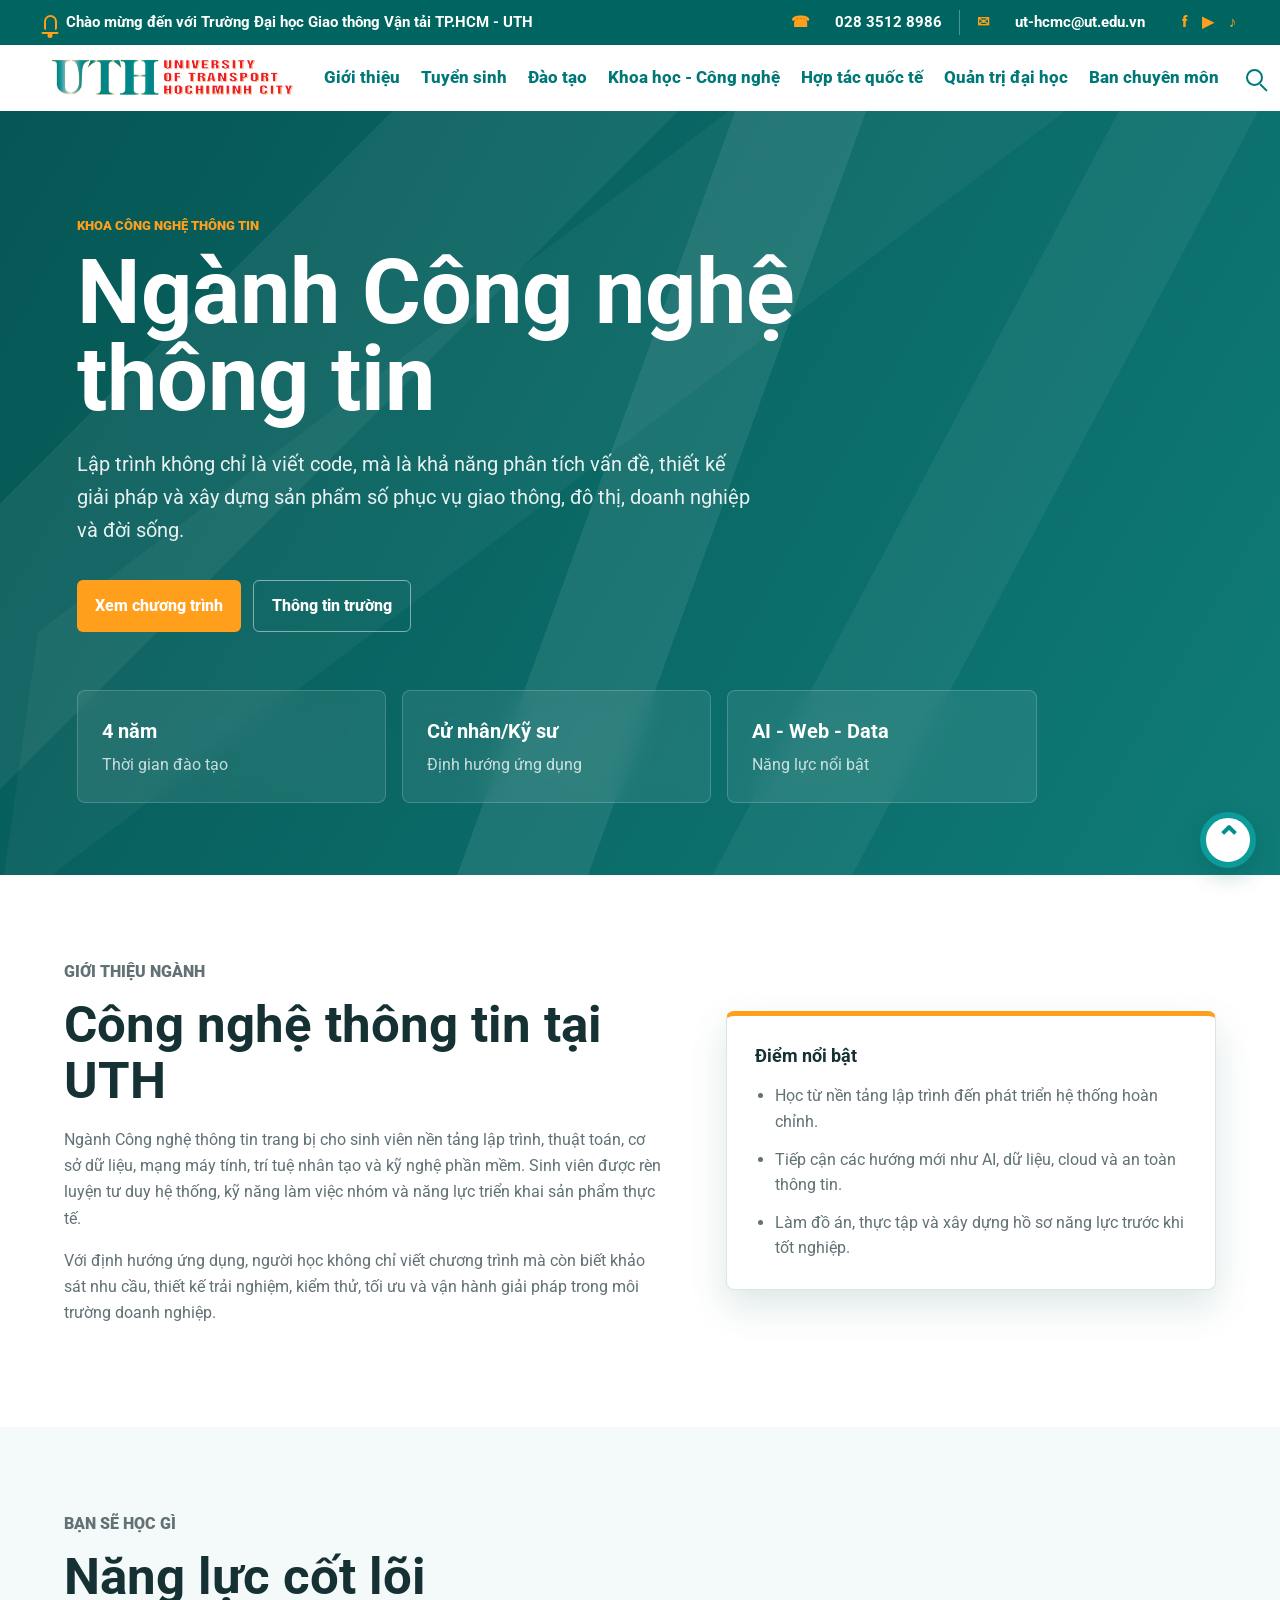
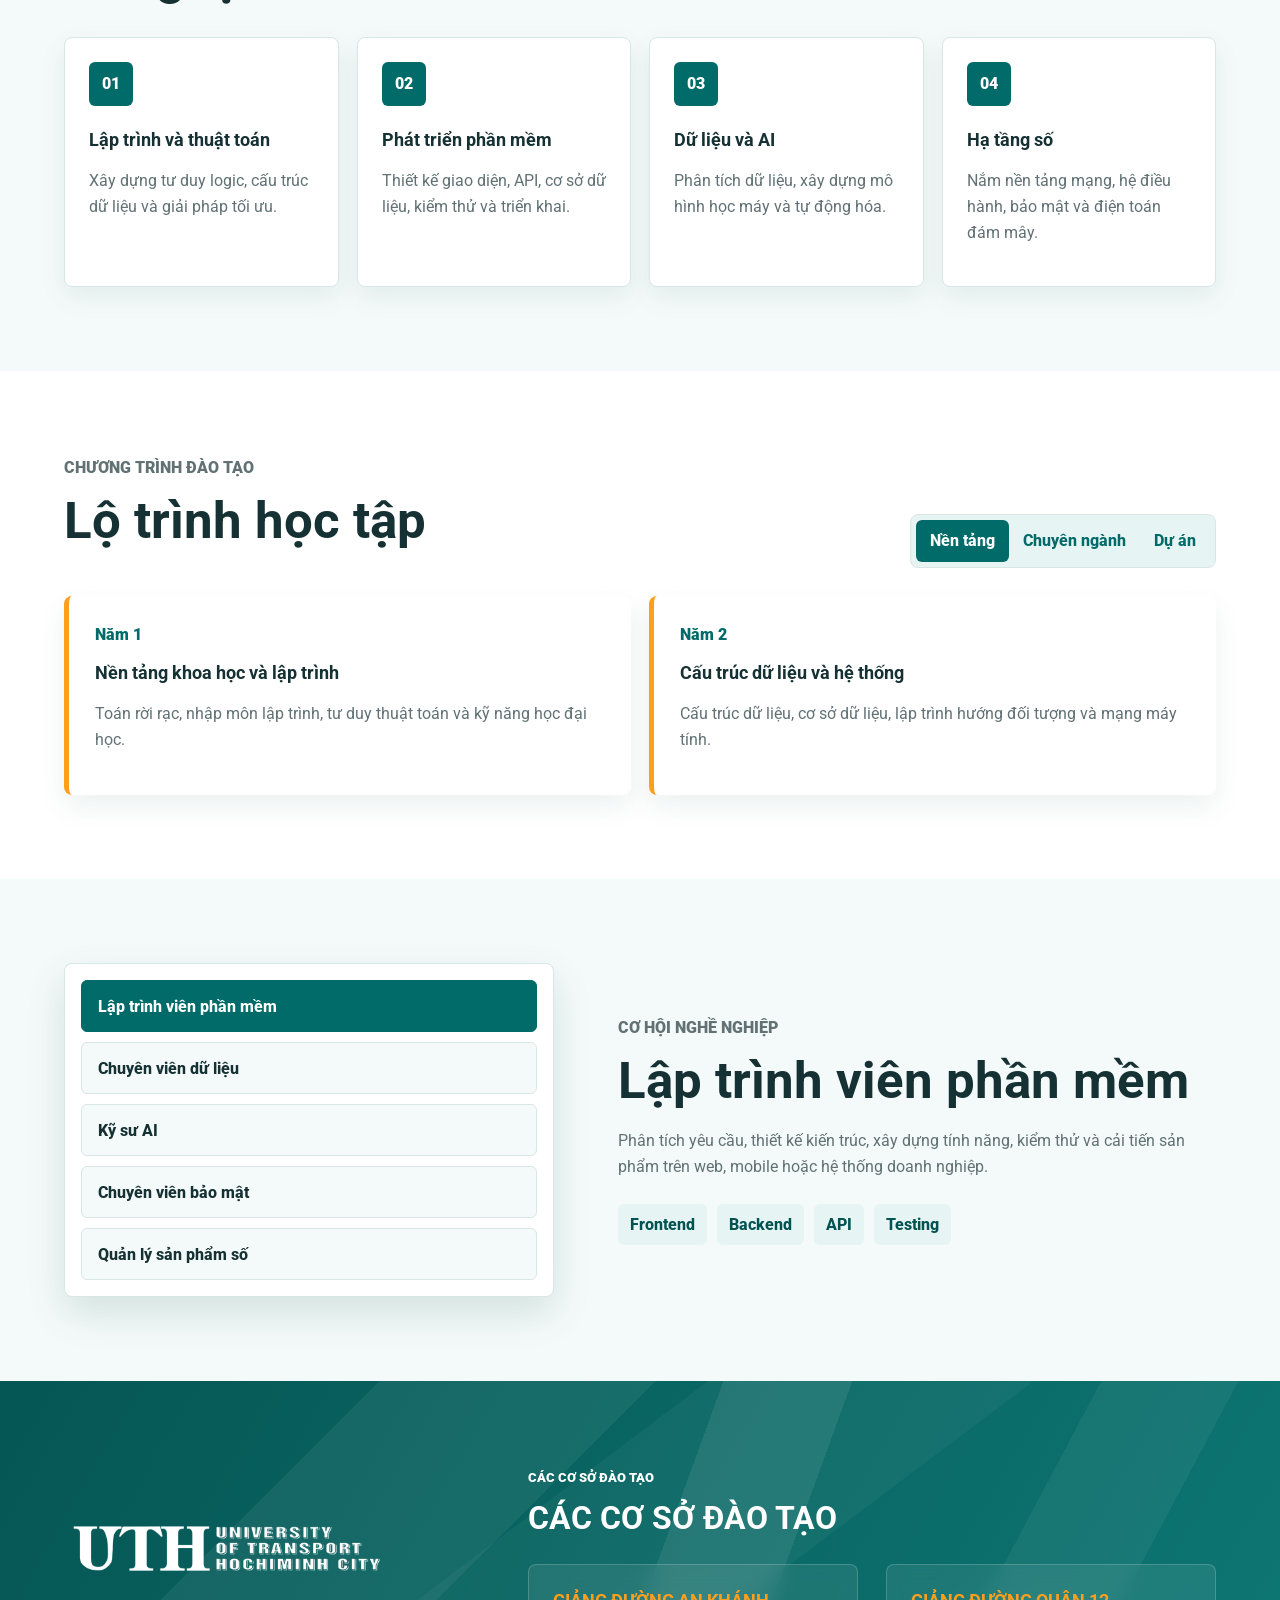
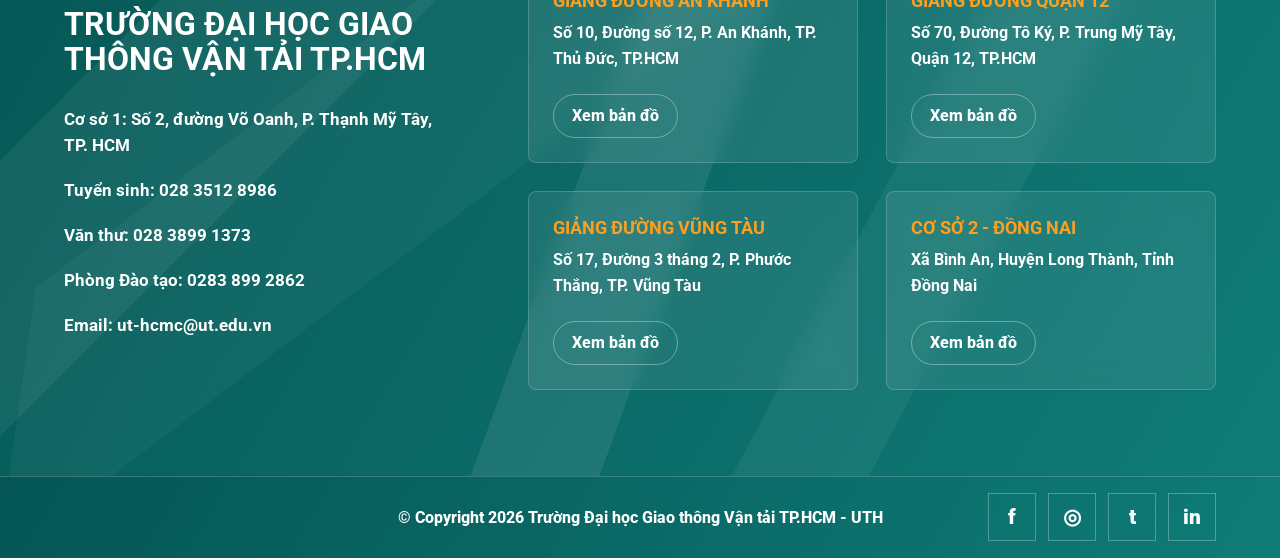
==== CNTT/index.html @ 84f34d80 "nganh cntt" ====
<!DOCTYPE html>
<html lang="vi">
<head>
  <meta charset="UTF-8">
  <meta name="viewport" content="width=device-width, initial-scale=1.0">
  <title>Ngành Công nghệ thông tin - UTH</title>
  <link rel="stylesheet" href="styles.css">
</head>
<body>
  <div class="top-bar">
    <p><span class="bell-icon" aria-hidden="true"></span> Chào mừng đến với Trường Đại học Giao thông Vận tải TP.HCM - UTH</p>
    <div class="top-actions">
      <div class="top-contact">
        <span><span class="top-icon">☎</span> 028 3512 8986</span>
        <span><span class="top-icon">✉</span> ut-hcmc@ut.edu.vn</span>
      </div>
      <div class="social-links" aria-label="Mạng xã hội">
        <a href="#" aria-label="Facebook">f</a>
        <a href="#" aria-label="YouTube">▶</a>
        <a href="#" aria-label="TikTok">♪</a>
      </div>
    </div>
  </div>

  <header class="site-header">
    <a class="brand" href="#hero" aria-label="Trường Đại học Giao thông Vận tải TP.HCM">
      <img src="../Logo_UTH.png" alt="Logo UTH">
    </a>
    <nav class="main-nav" aria-label="Điều hướng chính">
      <a href="https://uttest.ut.edu.vn/ky-thuat-thiet-ke-vi-mach-va-ai-2#">Giới thiệu</a>
      <a href="https://uttest.ut.edu.vn/tuyen-sinh">Tuyển sinh</a>
      <a href="https://uttest.ut.edu.vn/ky-thuat-thiet-ke-vi-mach-va-ai-2#">Đào tạo</a>
      <a href="https://uttest.ut.edu.vn/khoa-hoc-cong-nghe">Khoa học - Công nghệ</a>
      <a href="https://uttest.ut.edu.vn/hop-tac-quoc-te">Hợp tác quốc tế</a>
      <a href="https://uttest.ut.edu.vn/ky-thuat-thiet-ke-vi-mach-va-ai-2#">Quản trị đại học</a>
      <a href="https://uttest.ut.edu.vn/ky-thuat-thiet-ke-vi-mach-va-ai-2#">Ban chuyên môn</a>
    </nav>
    <button class="menu-button" type="button" aria-label="Mở menu" aria-expanded="false">
      <span></span>
      <span></span>
      <span></span>
    </button>
    <div class="header-tools">
      <button class="search-button" type="button" aria-label="Tìm kiếm"></button>
      <div class="language-switch" aria-label="Chọn ngôn ngữ">
        <a class="active" href="#">VN</a>
        <a href="#">EN</a>
      </div>
    </div>
  </header>

  <main>
    <section class="hero uth-bg" id="hero">
      <div class="hero-content">
        <p class="eyebrow">Khoa Công nghệ thông tin</p>
        <h1>Ngành Công nghệ thông tin</h1>
        <p class="hero-lead">
          Lập trình không chỉ là viết code, mà là khả năng phân tích vấn đề,
          thiết kế giải pháp và xây dựng sản phẩm số phục vụ giao thông, đô thị,
          doanh nghiệp và đời sống.
        </p>
        <div class="hero-actions">
          <a class="primary-action" href="#program">Xem chương trình</a>
          <a class="secondary-action" href="#campus">Thông tin trường</a>
        </div>
      </div>
      <div class="hero-stats">
        <article>
          <strong>4 năm</strong>
          <span>Thời gian đào tạo</span>
        </article>
        <article>
          <strong>Cử nhân/Kỹ sư</strong>
          <span>Định hướng ứng dụng</span>
        </article>
        <article>
          <strong>AI - Web - Data</strong>
          <span>Năng lực nổi bật</span>
        </article>
      </div>
    </section>

    <section class="section intro-section" id="overview">
      <div class="section-inner split">
        <div>
          <p class="eyebrow">Giới thiệu ngành</p>
          <h2>Công nghệ thông tin tại UTH</h2>
          <p>
            Ngành Công nghệ thông tin trang bị cho sinh viên nền tảng lập trình,
            thuật toán, cơ sở dữ liệu, mạng máy tính, trí tuệ nhân tạo và kỹ nghệ
            phần mềm. Sinh viên được rèn luyện tư duy hệ thống, kỹ năng làm việc
            nhóm và năng lực triển khai sản phẩm thực tế.
          </p>
          <p>
            Với định hướng ứng dụng, người học không chỉ viết chương trình mà còn
            biết khảo sát nhu cầu, thiết kế trải nghiệm, kiểm thử, tối ưu và vận
            hành giải pháp trong môi trường doanh nghiệp.
          </p>
        </div>
        <div class="info-card">
          <h3>Điểm nổi bật</h3>
          <ul>
            <li>Học từ nền tảng lập trình đến phát triển hệ thống hoàn chỉnh.</li>
            <li>Tiếp cận các hướng mới như AI, dữ liệu, cloud và an toàn thông tin.</li>
            <li>Làm đồ án, thực tập và xây dựng hồ sơ năng lực trước khi tốt nghiệp.</li>
          </ul>
        </div>
      </div>
    </section>

    <section class="section section-light">
      <div class="section-inner">
        <p class="eyebrow">Bạn sẽ học gì</p>
        <h2>Năng lực cốt lõi</h2>
        <div class="feature-grid">
          <article class="feature-card">
            <span class="feature-icon">01</span>
            <h3>Lập trình và thuật toán</h3>
            <p>Xây dựng tư duy logic, cấu trúc dữ liệu và giải pháp tối ưu.</p>
          </article>
          <article class="feature-card">
            <span class="feature-icon">02</span>
            <h3>Phát triển phần mềm</h3>
            <p>Thiết kế giao diện, API, cơ sở dữ liệu, kiểm thử và triển khai.</p>
          </article>
          <article class="feature-card">
            <span class="feature-icon">03</span>
            <h3>Dữ liệu và AI</h3>
            <p>Phân tích dữ liệu, xây dựng mô hình học máy và tự động hóa.</p>
          </article>
          <article class="feature-card">
            <span class="feature-icon">04</span>
            <h3>Hạ tầng số</h3>
            <p>Nắm nền tảng mạng, hệ điều hành, bảo mật và điện toán đám mây.</p>
          </article>
        </div>
      </div>
    </section>

    <section class="section" id="program">
      <div class="section-inner">
        <div class="section-heading">
          <div>
            <p class="eyebrow">Chương trình đào tạo</p>
            <h2>Lộ trình học tập</h2>
          </div>
          <div class="tab-controls" role="tablist" aria-label="Các giai đoạn học tập">
            <button class="tab-button active" type="button" data-tab="foundation" role="tab" aria-selected="true">Nền tảng</button>
            <button class="tab-button" type="button" data-tab="professional" role="tab" aria-selected="false">Chuyên ngành</button>
            <button class="tab-button" type="button" data-tab="project" role="tab" aria-selected="false">Dự án</button>
          </div>
        </div>

        <div class="tab-panel active" id="foundation" role="tabpanel">
          <div class="timeline">
            <article>
              <span>Năm 1</span>
              <h3>Nền tảng khoa học và lập trình</h3>
              <p>Toán rời rạc, nhập môn lập trình, tư duy thuật toán và kỹ năng học đại học.</p>
            </article>
            <article>
              <span>Năm 2</span>
              <h3>Cấu trúc dữ liệu và hệ thống</h3>
              <p>Cấu trúc dữ liệu, cơ sở dữ liệu, lập trình hướng đối tượng và mạng máy tính.</p>
            </article>
          </div>
        </div>

        <div class="tab-panel" id="professional" role="tabpanel">
          <div class="timeline">
            <article>
              <span>Năm 3</span>
              <h3>Phát triển sản phẩm số</h3>
              <p>Kỹ nghệ phần mềm, web, mobile, cloud, an toàn thông tin và phân tích dữ liệu.</p>
            </article>
            <article>
              <span>Định hướng</span>
              <h3>AI, dữ liệu hoặc phần mềm</h3>
              <p>Sinh viên chọn nhóm học phần phù hợp với năng lực và mục tiêu nghề nghiệp.</p>
            </article>
          </div>
        </div>

        <div class="tab-panel" id="project" role="tabpanel">
          <div class="timeline">
            <article>
              <span>Năm 4</span>
              <h3>Thực tập và đồ án tốt nghiệp</h3>
              <p>Tham gia dự án thực tế, làm việc với doanh nghiệp và hoàn thiện sản phẩm.</p>
            </article>
            <article>
              <span>Portfolio</span>
              <h3>Hồ sơ năng lực cá nhân</h3>
              <p>Website, ứng dụng, mô hình AI hoặc hệ thống quản lý có thể trình bày và demo.</p>
            </article>
          </div>
        </div>
      </div>
    </section>

    <section class="section section-light" id="career">
      <div class="section-inner split reverse">
        <div class="career-board">
          <button class="career-item active" type="button" data-role="dev">Lập trình viên phần mềm</button>
          <button class="career-item" type="button" data-role="data">Chuyên viên dữ liệu</button>
          <button class="career-item" type="button" data-role="ai">Kỹ sư AI</button>
          <button class="career-item" type="button" data-role="security">Chuyên viên bảo mật</button>
          <button class="career-item" type="button" data-role="product">Quản lý sản phẩm số</button>
        </div>
        <div>
          <p class="eyebrow">Cơ hội nghề nghiệp</p>
          <h2 id="career-title">Lập trình viên phần mềm</h2>
          <p id="career-desc">
            Phân tích yêu cầu, thiết kế kiến trúc, xây dựng tính năng, kiểm thử
            và cải tiến sản phẩm trên web, mobile hoặc hệ thống doanh nghiệp.
          </p>
          <ul class="career-tags" id="career-tags">
            <li>Frontend</li>
            <li>Backend</li>
            <li>API</li>
            <li>Testing</li>
          </ul>
        </div>
      </div>
    </section>

    <section class="campus uth-bg" id="campus">
      <div class="campus-inner">
        <div class="school-info">
          <img src="../Logo_UTH.png" alt="Logo UTH">
          <h2>Trường Đại học Giao thông Vận tải TP.HCM</h2>
          <ul>
            <li><strong>Cơ sở 1:</strong> Số 2, đường Võ Oanh, P. Thạnh Mỹ Tây, TP. HCM</li>
            <li><strong>Tuyển sinh:</strong> 028 3512 8986</li>
            <li><strong>Văn thư:</strong> 028 3899 1373</li>
            <li><strong>Phòng Đào tạo:</strong> 0283 899 2862</li>
            <li><strong>Email:</strong> ut-hcmc@ut.edu.vn</li>
          </ul>
        </div>

        <div class="campus-list">
          <p class="eyebrow">Các cơ sở đào tạo</p>
          <h2>Các cơ sở đào tạo</h2>
          <div class="campus-grid">
            <article>
              <h3>Giảng đường An Khánh</h3>
              <p>Số 10, Đường số 12, P. An Khánh, TP. Thủ Đức, TP.HCM</p>
              <a href="https://maps.google.com" target="_blank" rel="noreferrer">Xem bản đồ</a>
            </article>
            <article>
              <h3>Giảng đường Quận 12</h3>
              <p>Số 70, Đường Tô Ký, P. Trung Mỹ Tây, Quận 12, TP.HCM</p>
              <a href="https://maps.google.com" target="_blank" rel="noreferrer">Xem bản đồ</a>
            </article>
            <article>
              <h3>Giảng đường Vũng Tàu</h3>
              <p>Số 17, Đường 3 tháng 2, P. Phước Thắng, TP. Vũng Tàu</p>
              <a href="https://maps.google.com" target="_blank" rel="noreferrer">Xem bản đồ</a>
            </article>
            <article>
              <h3>Cơ sở 2 - Đồng Nai</h3>
              <p>Xã Bình An, Huyện Long Thành, Tỉnh Đồng Nai</p>
              <a href="https://maps.google.com" target="_blank" rel="noreferrer">Xem bản đồ</a>
            </article>
          </div>
        </div>
      </div>
    </section>
  </main>

  <footer class="site-footer">
    <p>© Copyright 2026 Trường Đại học Giao thông Vận tải TP.HCM - UTH</p>
    <div class="footer-social" aria-label="Mạng xã hội">
      <a href="#" aria-label="Facebook">f</a>
      <a href="#" aria-label="Instagram">◎</a>
      <a href="#" aria-label="Twitter">t</a>
      <a href="#" aria-label="LinkedIn">in</a>
    </div>
    <a class="back-to-top" href="#hero" aria-label="Lên đầu trang">⌃</a>
  </footer>

  <script src="script.js"></script>
</body>
</html>
---- CNTT/styles.css ----
@import url("https://fonts.googleapis.com/css2?family=Roboto:wght@400;500;700;800;900&display=swap");

:root {
  --uth-teal: #006b68;
  --uth-teal-dark: #005351;
  --uth-teal-soft: #e6f4f3;
  --uth-orange: #ff9f1c;
  --uth-red: #e21d2f;
  --ink: #163134;
  --muted: #617174;
  --line: #d8e6e5;
  --paper: #ffffff;
  --soft: #f4faf9;
  --shadow: 0 16px 38px rgba(0, 83, 81, 0.14);
}

* {
  box-sizing: border-box;
}

html {
  scroll-behavior: smooth;
}

body {
  margin: 0;
  color: var(--ink);
  font-family: Roboto, Arial, "Helvetica Neue", sans-serif;
  line-height: 1.6;
  background: var(--paper);
}

a {
  color: inherit;
  text-decoration: none;
}

.top-bar {
  display: flex;
  min-height: 45px;
  align-items: center;
  justify-content: space-between;
  gap: 24px;
  padding: 8px clamp(18px, 3.4vw, 56px);
  color: #ffffff;
  background: #006560;
  font-size: 0.94rem;
  font-weight: 700;
}

.top-bar p {
  display: inline-flex;
  align-items: center;
  gap: 9px;
  margin: 0;
}

.top-actions {
  display: flex;
  align-items: center;
  gap: 20px;
}

.top-contact {
  display: flex;
  flex-wrap: wrap;
  gap: 0;
}

.top-contact span {
  display: inline-flex;
  align-items: center;
  gap: 8px;
  min-height: 22px;
  padding: 0 17px;
  border-right: 1px solid rgba(255, 255, 255, 0.3);
}

.top-contact span:first-child {
  padding-left: 0;
}

.top-contact span:last-child {
  border-right: 0;
}

.top-icon,
.social-links a {
  color: var(--uth-orange);
  font-weight: 900;
}

.social-links {
  display: flex;
  align-items: center;
  gap: 15px;
}

.social-links a {
  line-height: 1;
}

.bell-icon {
  position: relative;
  display: inline-block;
  width: 13px;
  height: 15px;
  border: 2px solid var(--uth-orange);
  border-bottom: 0;
  border-radius: 9px 9px 3px 3px;
}

.bell-icon::before {
  content: "";
  position: absolute;
  left: 50%;
  bottom: -4px;
  width: 17px;
  height: 2px;
  background: var(--uth-orange);
  border-radius: 999px;
  transform: translateX(-50%);
}

.bell-icon::after {
  content: "";
  position: absolute;
  left: 50%;
  bottom: -8px;
  width: 5px;
  height: 5px;
  background: var(--uth-orange);
  border-radius: 50%;
  transform: translateX(-50%);
}

.site-header {
  position: sticky;
  top: 0;
  z-index: 20;
  display: flex;
  min-height: 66px;
  align-items: center;
  justify-content: space-between;
  gap: 20px;
  padding: 8px clamp(18px, 3.4vw, 56px);
  background: #ffffff;
  border-bottom: 0;
  box-shadow: none;
}

.brand {
  display: inline-flex;
  align-items: center;
}

.brand img {
  display: block;
  width: 260px;
  height: auto;
}

.main-nav {
  display: flex;
  flex: 1 1 auto;
  align-items: center;
  justify-content: center;
  gap: clamp(18px, 1.65vw, 30px);
}

.main-nav a {
  padding: 6px 0;
  border-radius: 6px;
  color: #007878;
  font-size: 1.04rem;
  font-weight: 800;
  line-height: 1.25;
  white-space: nowrap;
}

.main-nav a:hover {
  color: var(--uth-orange);
  background: transparent;
}

.header-tools {
  display: flex;
  flex: 0 0 auto;
  align-items: center;
  gap: 18px;
}

.search-button {
  position: relative;
  width: 34px;
  height: 34px;
  padding: 0;
  border: 0;
  background: transparent;
  cursor: pointer;
}

.search-button::before {
  content: "";
  position: absolute;
  top: 8px;
  left: 7px;
  width: 13px;
  height: 13px;
  border: 2px solid #007878;
  border-radius: 50%;
}

.search-button::after {
  content: "";
  position: absolute;
  top: 22px;
  left: 21px;
  width: 10px;
  height: 2px;
  background: #007878;
  border-radius: 999px;
  transform: rotate(45deg);
  transform-origin: left center;
}

.language-switch {
  display: inline-flex;
  width: 128px;
  height: 50px;
  overflow: hidden;
  border: 1px solid #008f8b;
  border-radius: 999px;
}

.language-switch a {
  display: inline-flex;
  flex: 1;
  align-items: center;
  justify-content: center;
  color: #007878;
  font-weight: 900;
}

.language-switch a.active {
  color: #ffffff;
  background: #008f8b;
}

.menu-button {
  display: none;
  width: 44px;
  height: 44px;
  padding: 10px;
  border: 1px solid var(--line);
  border-radius: 6px;
  background: #ffffff;
}

.menu-button span {
  display: block;
  height: 2px;
  margin: 5px 0;
  background: var(--uth-teal);
}

.uth-bg {
  position: relative;
  overflow: hidden;
  background:
    linear-gradient(120deg, rgba(0, 83, 81, 0.98), rgba(0, 115, 111, 0.94)),
    radial-gradient(circle at 80% 20%, rgba(255, 255, 255, 0.18), transparent 35%);
}

.uth-bg::before,
.uth-bg::after {
  content: "";
  position: absolute;
  inset: -20%;
  pointer-events: none;
  background:
    linear-gradient(135deg, transparent 0 28%, rgba(255, 255, 255, 0.06) 28% 38%, transparent 38% 100%),
    linear-gradient(110deg, transparent 0 48%, rgba(255, 255, 255, 0.08) 48% 54%, transparent 54% 100%);
}

.uth-bg::after {
  transform: translateX(18%) rotate(8deg);
  opacity: 0.65;
}

.hero {
  display: grid;
  min-height: 720px;
  padding: 104px clamp(20px, 6vw, 88px) 72px;
  color: #ffffff;
}

.hero-content,
.hero-stats,
.campus-inner {
  position: relative;
  z-index: 1;
}

.hero-content {
  max-width: 850px;
  align-self: center;
}

.eyebrow {
  margin: 0 0 12px;
  color: var(--uth-orange);
  font-size: 0.84rem;
  font-weight: 900;
  letter-spacing: 0;
  text-transform: uppercase;
}

h1,
h2,
h3,
p,
li {
  overflow-wrap: anywhere;
}

h1 {
  max-width: 780px;
  margin: 0;
  font-size: clamp(3rem, 7vw, 6.4rem);
  line-height: 0.98;
  letter-spacing: 0;
}

h2 {
  margin: 0 0 18px;
  font-size: clamp(2rem, 4vw, 3.5rem);
  line-height: 1.1;
  letter-spacing: 0;
}

h3 {
  margin: 0 0 8px;
  font-size: 1.14rem;
  line-height: 1.28;
}

.hero-lead {
  max-width: 680px;
  margin: 24px 0 0;
  color: rgba(255, 255, 255, 0.9);
  font-size: clamp(1.05rem, 2vw, 1.28rem);
}

.hero-actions {
  display: flex;
  flex-wrap: wrap;
  gap: 12px;
  margin-top: 34px;
}

.primary-action,
.secondary-action {
  display: inline-flex;
  min-height: 48px;
  align-items: center;
  justify-content: center;
  padding: 12px 18px;
  border-radius: 6px;
  font-weight: 800;
}

.primary-action {
  color: #ffffff;
  background: var(--uth-orange);
}

.secondary-action {
  color: #ffffff;
  border: 1px solid rgba(255, 255, 255, 0.48);
}

.hero-stats {
  display: grid;
  grid-template-columns: repeat(3, minmax(0, 1fr));
  gap: 16px;
  width: min(960px, 100%);
  margin-top: 58px;
  align-self: end;
}

.hero-stats article,
.campus-grid article {
  padding: 24px;
  color: #ffffff;
  background: rgba(255, 255, 255, 0.08);
  border: 1px solid rgba(255, 255, 255, 0.18);
  border-radius: 8px;
  backdrop-filter: blur(10px);
}

.hero-stats strong,
.hero-stats span {
  display: block;
}

.hero-stats strong {
  font-size: 1.25rem;
}

.hero-stats span {
  margin-top: 5px;
  color: rgba(255, 255, 255, 0.76);
}

.section {
  padding: 84px clamp(20px, 5vw, 72px);
}

.section-light {
  background: var(--soft);
}

.section-inner {
  width: min(1180px, 100%);
  margin: 0 auto;
}

.split {
  display: grid;
  grid-template-columns: minmax(0, 1fr) minmax(320px, 0.82fr);
  gap: clamp(30px, 5vw, 76px);
  align-items: center;
}

.reverse {
  grid-template-columns: minmax(300px, 0.82fr) minmax(0, 1fr);
}

.section p {
  color: var(--muted);
  font-size: 1.02rem;
}

.info-card {
  padding: 28px;
  background: #ffffff;
  border: 1px solid var(--line);
  border-top: 5px solid var(--uth-orange);
  border-radius: 8px;
  box-shadow: var(--shadow);
}

.info-card ul {
  display: grid;
  gap: 12px;
  padding-left: 20px;
  margin: 16px 0 0;
  color: var(--muted);
}

.feature-grid {
  display: grid;
  grid-template-columns: repeat(4, minmax(0, 1fr));
  gap: 18px;
  margin-top: 32px;
}

.feature-card {
  min-height: 238px;
  padding: 24px;
  background: #ffffff;
  border: 1px solid var(--line);
  border-radius: 8px;
  box-shadow: 0 10px 26px rgba(0, 83, 81, 0.08);
}

.feature-icon {
  display: inline-grid;
  width: 44px;
  height: 44px;
  margin-bottom: 22px;
  place-items: center;
  color: #ffffff;
  background: var(--uth-teal);
  border-radius: 6px;
  font-weight: 900;
}

.section-heading {
  display: flex;
  gap: 24px;
  align-items: end;
  justify-content: space-between;
  margin-bottom: 28px;
}

.tab-controls {
  display: inline-flex;
  padding: 5px;
  background: var(--uth-teal-soft);
  border: 1px solid var(--line);
  border-radius: 8px;
}

.tab-button {
  min-height: 42px;
  padding: 8px 14px;
  color: var(--uth-teal);
  border: 0;
  border-radius: 6px;
  background: transparent;
  cursor: pointer;
  font: inherit;
  font-weight: 800;
}

.tab-button.active {
  color: #ffffff;
  background: var(--uth-teal);
}

.tab-panel {
  display: none;
}

.tab-panel.active {
  display: block;
}

.timeline {
  display: grid;
  grid-template-columns: repeat(2, minmax(0, 1fr));
  gap: 18px;
}

.timeline article {
  min-height: 190px;
  padding: 26px;
  background: #ffffff;
  border-left: 5px solid var(--uth-orange);
  border-radius: 8px;
  box-shadow: 0 12px 28px rgba(0, 83, 81, 0.08);
}

.timeline span {
  display: inline-block;
  margin-bottom: 14px;
  color: var(--uth-teal);
  font-weight: 900;
}

.career-board {
  display: grid;
  gap: 10px;
  padding: 16px;
  background: #ffffff;
  border: 1px solid var(--line);
  border-radius: 8px;
  box-shadow: var(--shadow);
}

.career-item {
  min-height: 52px;
  padding: 12px 16px;
  color: var(--ink);
  text-align: left;
  background: var(--soft);
  border: 1px solid var(--line);
  border-radius: 6px;
  cursor: pointer;
  font: inherit;
  font-weight: 800;
}

.career-item.active {
  color: #ffffff;
  background: var(--uth-teal);
  border-color: var(--uth-teal);
}

.career-tags {
  display: flex;
  flex-wrap: wrap;
  gap: 10px;
  padding: 0;
  margin: 24px 0 0;
  list-style: none;
}

.career-tags li {
  padding: 8px 12px;
  color: var(--uth-teal-dark);
  background: var(--uth-teal-soft);
  border-radius: 6px;
  font-weight: 800;
}

.campus {
  padding: 86px clamp(20px, 5vw, 72px);
  color: #ffffff;
}

.campus-inner {
  display: grid;
  grid-template-columns: minmax(280px, 0.72fr) minmax(0, 1.28fr);
  gap: clamp(32px, 6vw, 86px);
  width: min(1240px, 100%);
  margin: 0 auto;
  align-items: center;
}

.school-info img {
  display: block;
  width: min(330px, 86vw);
  margin-bottom: 26px;
  filter: brightness(0) invert(1);
}

.school-info h2,
.campus-list h2 {
  color: #ffffff;
  font-size: clamp(1.55rem, 3vw, 2rem);
  text-transform: uppercase;
}

.school-info ul {
  display: grid;
  gap: 18px;
  padding: 0;
  margin: 28px 0 0;
  list-style: none;
  font-size: 1.05rem;
  font-weight: 700;
}

.school-info strong {
  color: #ffffff;
}

.campus-list .eyebrow {
  color: #ffffff;
}

.campus-grid {
  display: grid;
  grid-template-columns: repeat(2, minmax(0, 1fr));
  gap: 28px;
  margin-top: 28px;
}

.campus-grid h3 {
  color: var(--uth-orange);
  text-transform: uppercase;
}

.campus-grid p {
  min-height: 56px;
  margin: 8px 0 18px;
  color: #ffffff;
  font-weight: 700;
}

.campus-grid a {
  display: inline-flex;
  min-height: 40px;
  align-items: center;
  justify-content: center;
  padding: 8px 18px;
  border: 1px solid rgba(255, 255, 255, 0.35);
  border-radius: 999px;
  color: #ffffff;
  font-weight: 800;
}

.site-footer {
  position: relative;
  display: flex;
  min-height: 82px;
  gap: 16px;
  align-items: center;
  justify-content: center;
  padding: 16px clamp(20px, 5vw, 72px);
  color: #ffffff;
  background:
    linear-gradient(120deg, rgba(0, 83, 81, 0.98), rgba(0, 115, 111, 0.94)),
    radial-gradient(circle at 80% 20%, rgba(255, 255, 255, 0.18), transparent 35%);
  border-top: 1px solid rgba(255, 255, 255, 0.18);
  overflow: hidden;
}

.site-footer p {
  position: relative;
  z-index: 1;
  margin: 0;
  font-size: 1rem;
  font-weight: 800;
  text-align: center;
}

.footer-social {
  position: absolute;
  right: clamp(20px, 5vw, 72px);
  z-index: 1;
  display: flex;
  gap: 12px;
}

.footer-social a {
  display: inline-flex;
  width: 48px;
  height: 48px;
  align-items: center;
  justify-content: center;
  color: #ffffff;
  border: 1px solid rgba(255, 255, 255, 0.28);
  font-size: 1.3rem;
  font-weight: 900;
}

.back-to-top {
  position: fixed;
  right: 24px;
  bottom: 32px;
  z-index: 25;
  display: inline-flex;
  width: 56px;
  height: 56px;
  align-items: center;
  justify-content: center;
  color: #008f8b;
  background: #ffffff;
  border: 6px solid #0c9b98;
  border-radius: 50%;
  box-shadow: 0 8px 22px rgba(0, 83, 81, 0.26);
  font-size: 2rem;
  color: #ffffff;
  font-weight: 800;
}

.back-to-top {
  color: #008f8b;
}

@media (max-width: 1040px) {
  .main-nav {
    position: absolute;
    top: calc(100% + 8px);
    right: 18px;
    display: none;
    width: min(320px, calc(100vw - 36px));
    padding: 10px;
    align-items: stretch;
    flex-direction: column;
    background: #ffffff;
    border: 1px solid var(--line);
    border-radius: 8px;
    box-shadow: var(--shadow);
  }

  .main-nav.open {
    display: flex;
  }

  .menu-button {
    display: block;
  }

  .split,
  .reverse,
  .campus-inner {
    grid-template-columns: 1fr;
  }

  .feature-grid,
  .campus-grid {
    grid-template-columns: repeat(2, minmax(0, 1fr));
  }
}

@media (max-width: 760px) {
  .top-bar {
    align-items: flex-start;
    flex-direction: column;
    gap: 6px;
  }

  .hero {
    min-height: auto;
    padding-top: 72px;
  }

  .hero-stats,
  .timeline,
  .feature-grid,
  .campus-grid {
    grid-template-columns: 1fr;
  }

  .section-heading {
    align-items: flex-start;
    flex-direction: column;
  }

  .tab-controls {
    width: 100%;
    overflow-x: auto;
  }

  .tab-button {
    flex: 1 0 auto;
  }
}

@media (max-width: 520px) {
  .brand img {
    width: 220px;
  }

  h1 {
    font-size: 2.75rem;
  }

  .section,
  .campus {
    padding-inline: 18px;
  }
}
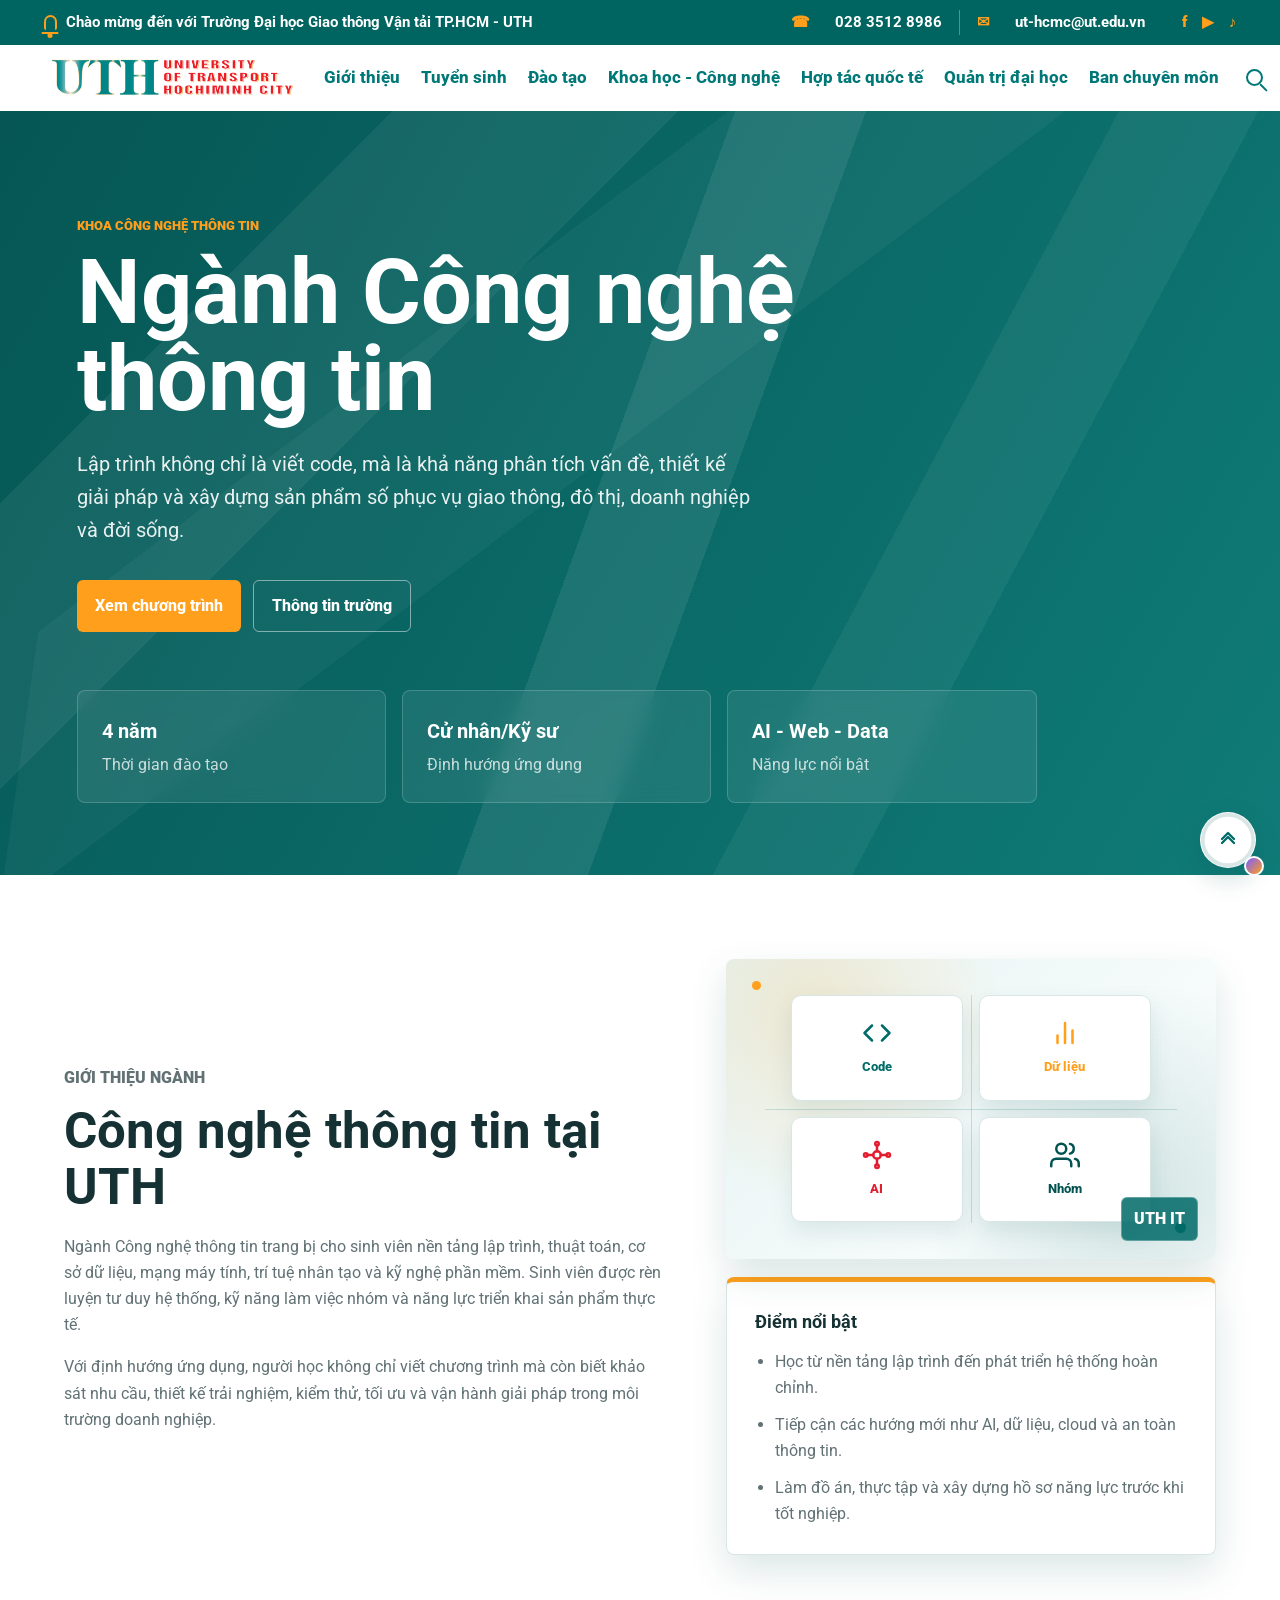
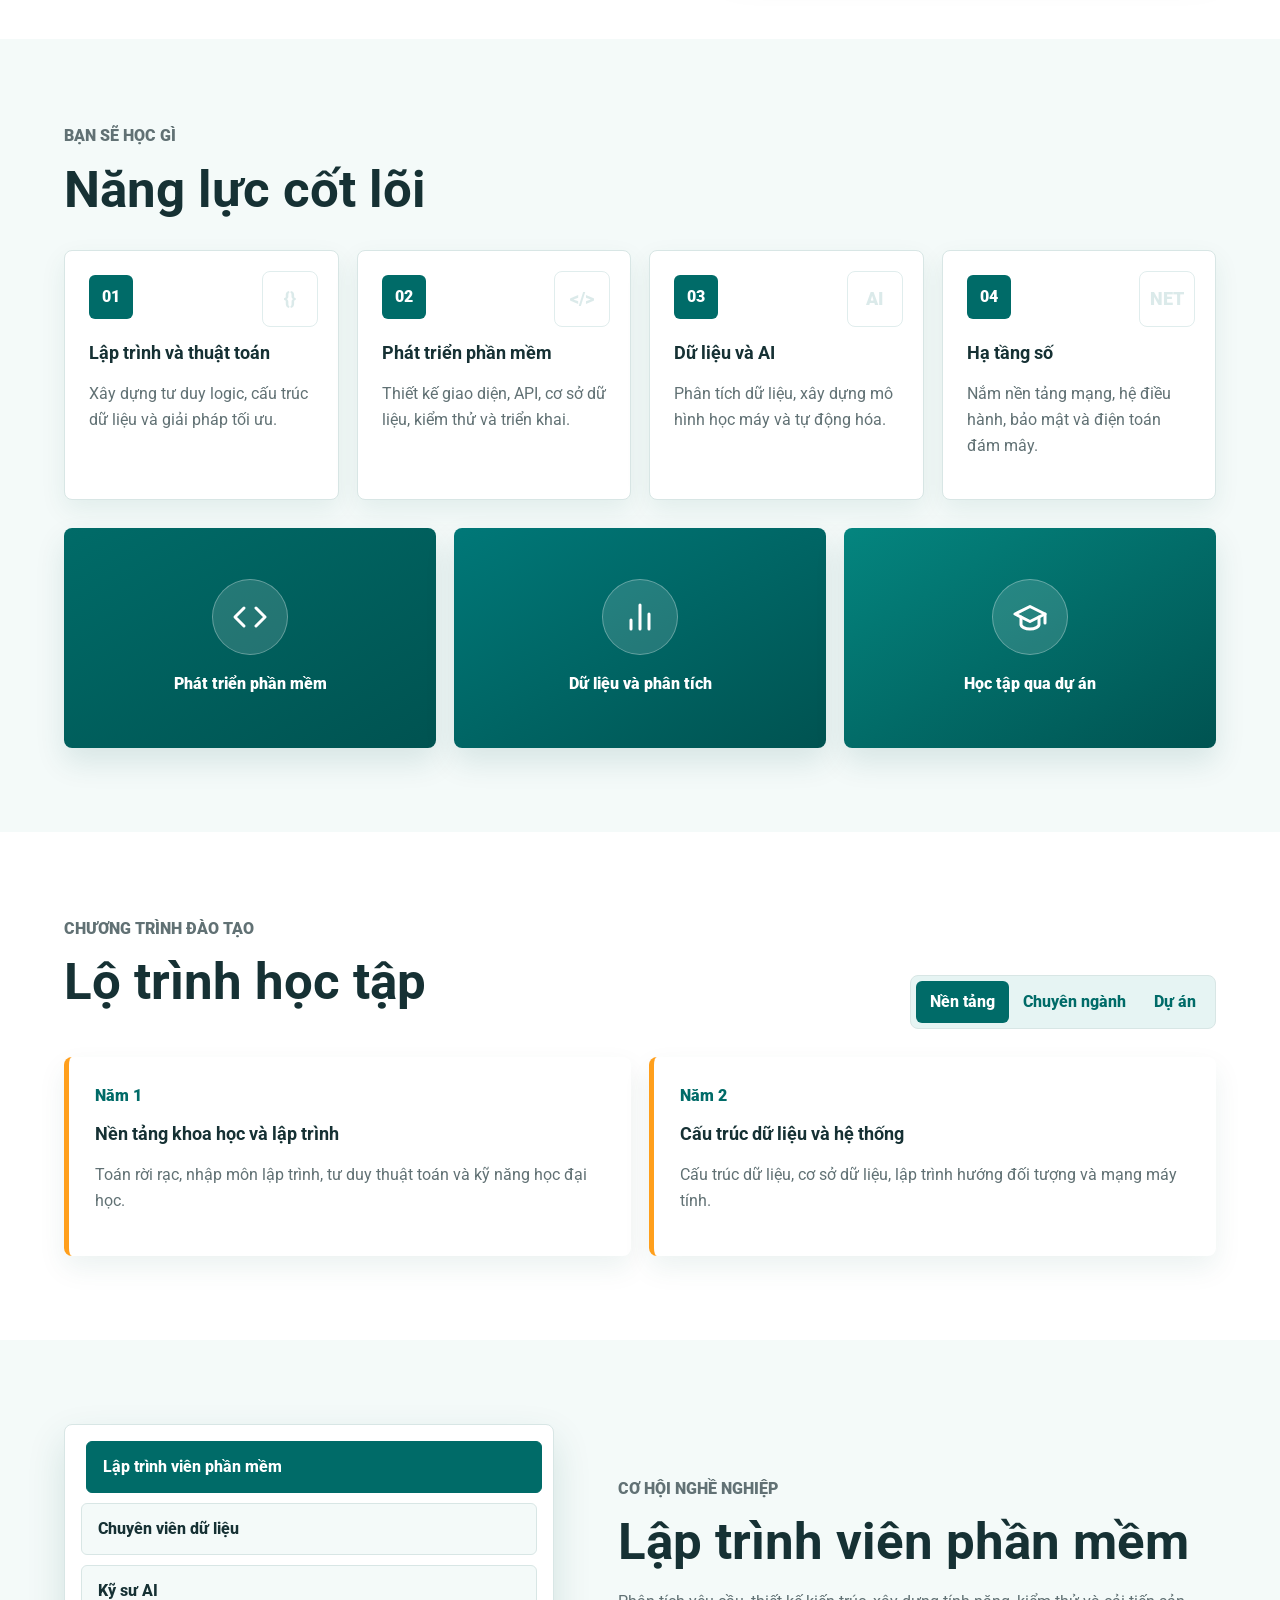
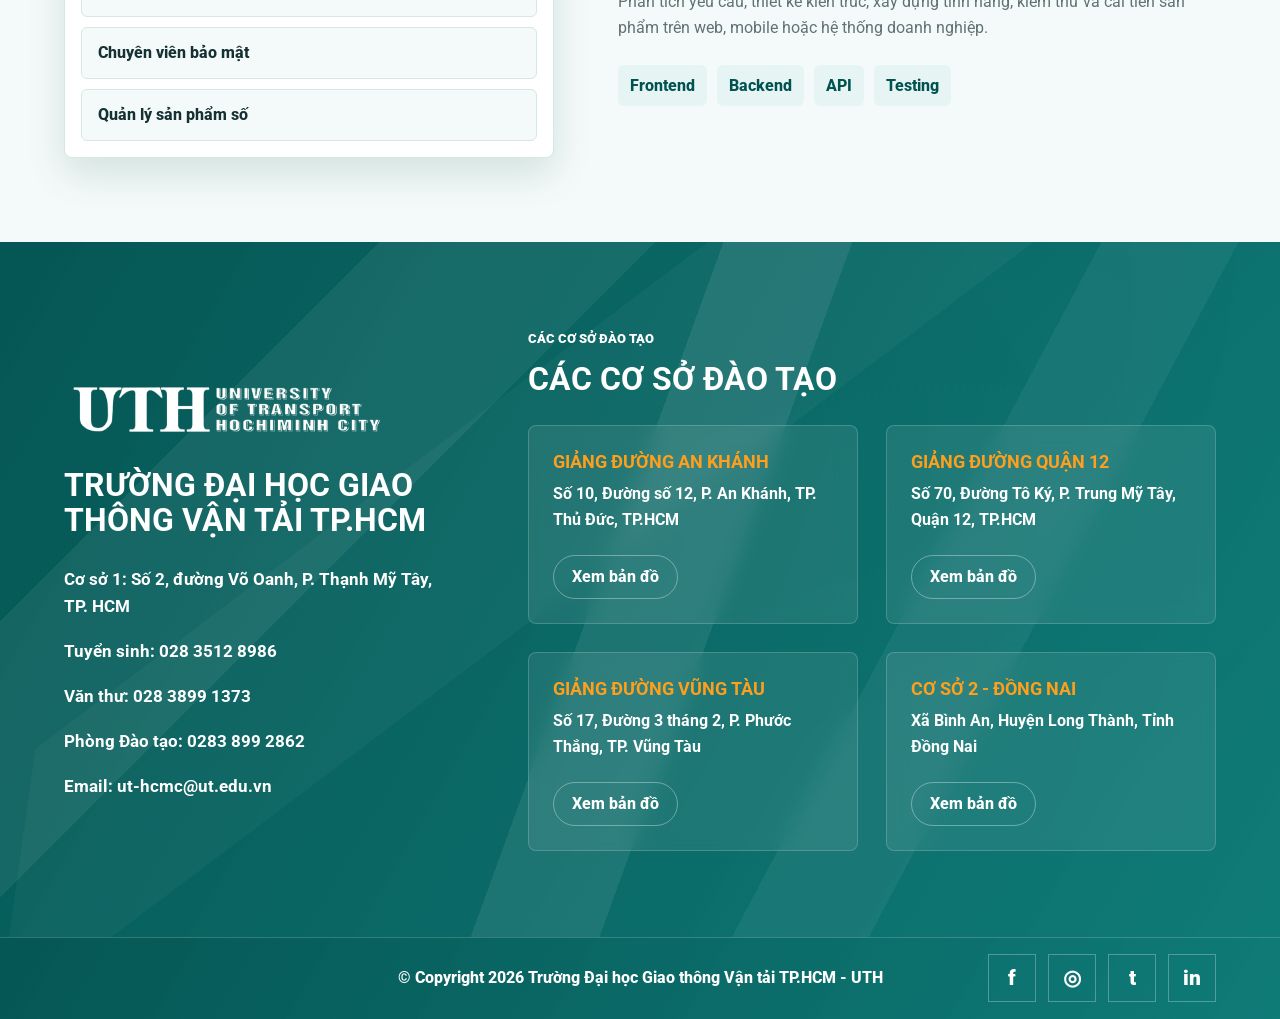
==== commit eba3c89d: "edit cntt" ====
--- a/CNTT/index.html
+++ b/CNTT/index.html
@@ -97,13 +97,41 @@
             hành giải pháp trong môi trường doanh nghiệp.
           </p>
         </div>
-        <div class="info-card">
+        <div class="intro-stack">
+          <figure class="intro-media">
+            <div class="intro-icon-panel" aria-hidden="true">
+              <div class="ip-dot ip-dot-1"></div>
+              <div class="ip-dot ip-dot-2"></div>
+              <div class="ip-grid">
+                <div class="ip-tile ip-tile-code">
+                  <svg viewBox="0 0 24 24" fill="none" stroke="currentColor" stroke-width="2" stroke-linecap="round" stroke-linejoin="round"><polyline points="16 18 22 12 16 6"></polyline><polyline points="8 6 2 12 8 18"></polyline></svg>
+                  <span>Code</span>
+                </div>
+                <div class="ip-tile ip-tile-data">
+                  <svg viewBox="0 0 24 24" fill="none" stroke="currentColor" stroke-width="2" stroke-linecap="round" stroke-linejoin="round"><line x1="18" y1="20" x2="18" y2="10"></line><line x1="12" y1="20" x2="12" y2="4"></line><line x1="6" y1="20" x2="6" y2="14"></line></svg>
+                  <span>Dữ liệu</span>
+                </div>
+                <div class="ip-tile ip-tile-ai">
+                  <svg viewBox="0 0 24 24" fill="none" stroke="currentColor" stroke-width="2" stroke-linecap="round" stroke-linejoin="round"><circle cx="12" cy="12" r="3"></circle><circle cx="12" cy="3" r="1.4"></circle><circle cx="12" cy="21" r="1.4"></circle><circle cx="3" cy="12" r="1.4"></circle><circle cx="21" cy="12" r="1.4"></circle><line x1="12" y1="9" x2="12" y2="4.4"></line><line x1="12" y1="15" x2="12" y2="19.6"></line><line x1="9" y1="12" x2="4.4" y2="12"></line><line x1="15" y1="12" x2="19.6" y2="12"></line></svg>
+                  <span>AI</span>
+                </div>
+                <div class="ip-tile ip-tile-team">
+                  <svg viewBox="0 0 24 24" fill="none" stroke="currentColor" stroke-width="2" stroke-linecap="round" stroke-linejoin="round"><path d="M17 21v-2a4 4 0 0 0-4-4H5a4 4 0 0 0-4 4v2"></path><circle cx="9" cy="7" r="4"></circle><path d="M23 21v-2a4 4 0 0 0-3-3.87"></path><path d="M16 3.13a4 4 0 0 1 0 7.75"></path></svg>
+                  <span>Nhóm</span>
+                </div>
+              </div>
+              <div class="ip-line ip-line-h"></div>
+              <div class="ip-line ip-line-v"></div>
+            </div>
+          </figure>
+          <div class="info-card">
           <h3>Điểm nổi bật</h3>
           <ul>
             <li>Học từ nền tảng lập trình đến phát triển hệ thống hoàn chỉnh.</li>
             <li>Tiếp cận các hướng mới như AI, dữ liệu, cloud và an toàn thông tin.</li>
             <li>Làm đồ án, thực tập và xây dựng hồ sơ năng lực trước khi tốt nghiệp.</li>
           </ul>
+          </div>
         </div>
       </div>
     </section>
@@ -134,6 +162,26 @@
             <p>Nắm nền tảng mạng, hệ điều hành, bảo mật và điện toán đám mây.</p>
           </article>
         </div>
+        <div class="visual-gallery" aria-label="Hình ảnh minh họa ngành Công nghệ thông tin">
+          <figure class="visual-tile visual-tile-icon vt-dev">
+            <span class="vt-icon">
+              <svg viewBox="0 0 24 24" fill="none" stroke="currentColor" stroke-width="2" stroke-linecap="round" stroke-linejoin="round"><polyline points="16 18 22 12 16 6"></polyline><polyline points="8 6 2 12 8 18"></polyline></svg>
+            </span>
+            <figcaption>Phát triển phần mềm</figcaption>
+          </figure>
+          <figure class="visual-tile visual-tile-icon vt-data">
+            <span class="vt-icon">
+              <svg viewBox="0 0 24 24" fill="none" stroke="currentColor" stroke-width="2" stroke-linecap="round" stroke-linejoin="round"><line x1="18" y1="20" x2="18" y2="10"></line><line x1="12" y1="20" x2="12" y2="4"></line><line x1="6" y1="20" x2="6" y2="14"></line></svg>
+            </span>
+            <figcaption>Dữ liệu và phân tích</figcaption>
+          </figure>
+          <figure class="visual-tile visual-tile-icon vt-learn">
+            <span class="vt-icon">
+              <svg viewBox="0 0 24 24" fill="none" stroke="currentColor" stroke-width="2" stroke-linecap="round" stroke-linejoin="round"><path d="M22 10v6"></path><path d="M2 10l10-5 10 5-10 5-10-5Z"></path><path d="M6 12v5c0 1.5 2.7 3 6 3s6-1.5 6-3v-5"></path></svg>
+            </span>
+            <figcaption>Học tập qua dự án</figcaption>
+          </figure>
+        </div>
       </div>
     </section>
 
@@ -276,9 +324,19 @@
       <a href="#" aria-label="Twitter">t</a>
       <a href="#" aria-label="LinkedIn">in</a>
     </div>
-    <a class="back-to-top" href="#hero" aria-label="Lên đầu trang">⌃</a>
+    <a class="back-to-top" href="#hero" aria-label="Lên đầu trang">
+    <svg class="btt-progress" viewBox="0 0 60 60" aria-hidden="true">
+      <circle class="btt-progress-track" cx="30" cy="30" r="27"></circle>
+      <circle class="btt-progress-bar" cx="30" cy="30" r="27"></circle>
+    </svg>
+    <svg class="btt-chevron" viewBox="0 0 24 24" fill="none" stroke="currentColor" stroke-width="2.4" stroke-linecap="round" stroke-linejoin="round">
+      <polyline points="6 15 12 9 18 15"></polyline>
+      <polyline points="6 11 12 5 18 11"></polyline>
+    </svg>
+    <span class="btt-blob" aria-hidden="true"></span>
+  </a>
   </footer>
 
   <script src="script.js"></script>
 </body>
-</html>
+</html>
--- a/CNTT/styles.css
+++ b/CNTT/styles.css
@@ -22,6 +22,54 @@
   scroll-behavior: smooth;
 }
 
+@keyframes floatBackground {
+  0% {
+    transform: translate3d(-2%, -1%, 0) rotate(0deg);
+  }
+
+  50% {
+    transform: translate3d(2%, 1%, 0) rotate(2deg);
+  }
+
+  100% {
+    transform: translate3d(-2%, -1%, 0) rotate(0deg);
+  }
+}
+
+@keyframes fadeSlideUp {
+  from {
+    opacity: 0;
+    transform: translateY(28px);
+  }
+
+  to {
+    opacity: 1;
+    transform: translateY(0);
+  }
+}
+
+@keyframes softPulse {
+  0%,
+  100% {
+    box-shadow: 0 0 0 rgba(255, 159, 28, 0);
+  }
+
+  50% {
+    box-shadow: 0 0 0 8px rgba(255, 159, 28, 0.12);
+  }
+}
+
+@keyframes floatIcon {
+  0%,
+  100% {
+    transform: translateY(0);
+  }
+
+  50% {
+    transform: translateY(-6px);
+  }
+}
+
 body {
   margin: 0;
   color: var(--ink);
@@ -286,6 +334,7 @@
 .uth-bg::after {
   transform: translateX(18%) rotate(8deg);
   opacity: 0.65;
+  animation: floatBackground 18s ease-in-out infinite;
 }
 
 .hero {
@@ -305,6 +354,7 @@
 .hero-content {
   max-width: 850px;
   align-self: center;
+  animation: fadeSlideUp 0.9s ease both;
 }
 
 .eyebrow {
@@ -397,6 +447,14 @@
   border: 1px solid rgba(255, 255, 255, 0.18);
   border-radius: 8px;
   backdrop-filter: blur(10px);
+  transition: transform 0.28s ease, background 0.28s ease, border-color 0.28s ease;
+}
+
+.hero-stats article:hover,
+.campus-grid article:hover {
+  transform: translateY(-6px);
+  background: rgba(255, 255, 255, 0.13);
+  border-color: rgba(255, 255, 255, 0.32);
 }
 
 .hero-stats strong,
@@ -424,6 +482,17 @@
 .section-inner {
   width: min(1180px, 100%);
   margin: 0 auto;
+}
+
+.reveal {
+  opacity: 0;
+  transform: translateY(30px);
+  transition: opacity 0.7s ease, transform 0.7s ease;
+}
+
+.reveal.visible {
+  opacity: 1;
+  transform: translateY(0);
 }
 
 .split {
@@ -449,6 +518,140 @@
   border-top: 5px solid var(--uth-orange);
   border-radius: 8px;
   box-shadow: var(--shadow);
+  transition: transform 0.28s ease, box-shadow 0.28s ease;
+}
+
+.info-card:hover {
+  transform: translateY(-6px);
+  box-shadow: 0 22px 46px rgba(0, 83, 81, 0.18);
+}
+
+.intro-stack {
+  display: grid;
+  gap: 18px;
+}
+
+.intro-media {
+  position: relative;
+  min-height: 250px;
+  margin: 0;
+  overflow: hidden;
+  border-radius: 8px;
+  box-shadow: var(--shadow);
+}
+
+.intro-media::after {
+  content: "UTH IT";
+  position: absolute;
+  right: 18px;
+  bottom: 18px;
+  z-index: 2;
+  padding: 8px 12px;
+  color: #ffffff;
+  background: rgba(0, 107, 104, 0.86);
+  border: 1px solid rgba(255, 255, 255, 0.28);
+  border-radius: 6px;
+  font-weight: 900;
+}
+
+/* Icon-based illustration panel replacing the photo */
+.intro-icon-panel {
+  position: relative;
+  display: flex;
+  min-height: 300px;
+  align-items: center;
+  justify-content: center;
+  overflow: hidden;
+  background:
+    radial-gradient(circle at 18% 18%, rgba(255, 159, 28, 0.16), transparent 40%),
+    radial-gradient(circle at 85% 80%, rgba(0, 107, 104, 0.16), transparent 45%),
+    linear-gradient(135deg, var(--uth-teal-soft), #ffffff);
+}
+
+.ip-dot {
+  position: absolute;
+  width: 9px;
+  height: 9px;
+  border-radius: 50%;
+  background: var(--uth-orange);
+}
+
+.ip-dot-1 {
+  top: 22px;
+  left: 26px;
+}
+
+.ip-dot-2 {
+  right: 30px;
+  bottom: 26px;
+  width: 11px;
+  height: 11px;
+  background: var(--uth-teal);
+}
+
+.ip-line {
+  position: absolute;
+  background: rgba(0, 107, 104, 0.18);
+}
+
+.ip-line-h {
+  top: 50%;
+  left: 8%;
+  width: 84%;
+  height: 1px;
+}
+
+.ip-line-v {
+  top: 12%;
+  left: 50%;
+  width: 1px;
+  height: 76%;
+}
+
+.ip-grid {
+  position: relative;
+  z-index: 1;
+  display: grid;
+  grid-template-columns: repeat(2, minmax(0, 1fr));
+  gap: 16px;
+  width: min(360px, 84%);
+}
+
+.ip-tile {
+  display: flex;
+  flex-direction: column;
+  align-items: center;
+  justify-content: center;
+  gap: 8px;
+  padding: 22px 10px;
+  background: #ffffff;
+  border: 1px solid var(--line);
+  border-radius: 10px;
+  box-shadow: 0 10px 22px rgba(0, 83, 81, 0.1);
+  color: var(--uth-teal);
+  font-weight: 800;
+  font-size: 0.84rem;
+  animation: floatIcon 4.5s ease-in-out infinite;
+}
+
+.ip-tile svg {
+  width: 30px;
+  height: 30px;
+}
+
+.ip-tile-data {
+  color: var(--uth-orange);
+  animation-delay: 0.4s;
+}
+
+.ip-tile-ai {
+  color: var(--uth-red);
+  animation-delay: 0.8s;
+}
+
+.ip-tile-team {
+  color: var(--uth-teal-dark);
+  animation-delay: 1.2s;
 }
 
 .info-card ul {
@@ -467,12 +670,58 @@
 }
 
 .feature-card {
+  position: relative;
   min-height: 238px;
   padding: 24px;
   background: #ffffff;
   border: 1px solid var(--line);
   border-radius: 8px;
   box-shadow: 0 10px 26px rgba(0, 83, 81, 0.08);
+  transition: transform 0.28s ease, border-color 0.28s ease, box-shadow 0.28s ease;
+}
+
+.feature-card:hover {
+  transform: translateY(-8px);
+  border-color: rgba(255, 159, 28, 0.55);
+  box-shadow: 0 22px 42px rgba(0, 83, 81, 0.16);
+}
+
+.feature-card::before {
+  position: absolute;
+  top: 20px;
+  right: 20px;
+  display: inline-grid;
+  width: 54px;
+  height: 54px;
+  place-items: center;
+  color: rgba(0, 107, 104, 0.14);
+  border: 1px solid rgba(0, 107, 104, 0.12);
+  border-radius: 8px;
+  font-size: 1.15rem;
+  font-weight: 900;
+  transition: color 0.28s ease, background 0.28s ease, transform 0.28s ease;
+}
+
+.feature-card:nth-child(1)::before {
+  content: "{}";
+}
+
+.feature-card:nth-child(2)::before {
+  content: "</>";
+}
+
+.feature-card:nth-child(3)::before {
+  content: "AI";
+}
+
+.feature-card:nth-child(4)::before {
+  content: "NET";
+}
+
+.feature-card:hover::before {
+  color: #ffffff;
+  background: var(--uth-teal);
+  transform: rotate(4deg) scale(1.05);
 }
 
 .feature-icon {
@@ -485,6 +734,98 @@
   background: var(--uth-teal);
   border-radius: 6px;
   font-weight: 900;
+  transition: background 0.28s ease, transform 0.28s ease;
+}
+
+.feature-card:hover .feature-icon {
+  background: var(--uth-orange);
+  transform: rotate(-3deg) scale(1.05);
+}
+
+.visual-gallery {
+  display: grid;
+  grid-template-columns: repeat(3, minmax(0, 1fr));
+  gap: 18px;
+  margin-top: 28px;
+}
+
+.visual-tile {
+  position: relative;
+  min-height: 220px;
+  margin: 0;
+  overflow: hidden;
+  border-radius: 8px;
+  box-shadow: 0 14px 30px rgba(0, 83, 81, 0.12);
+}
+
+/* Icon-based tiles replacing photos */
+.visual-tile-icon {
+  display: flex;
+  flex-direction: column;
+  align-items: center;
+  justify-content: center;
+  gap: 16px;
+  background: linear-gradient(150deg, var(--uth-teal) 0%, var(--uth-teal-dark) 100%);
+  transition: transform 0.32s ease, box-shadow 0.32s ease;
+}
+
+.visual-tile-icon:hover {
+  transform: translateY(-6px);
+  box-shadow: 0 22px 42px rgba(0, 83, 81, 0.22);
+}
+
+.visual-tile-icon .vt-icon {
+  display: inline-grid;
+  width: 76px;
+  height: 76px;
+  place-items: center;
+  color: #ffffff;
+  background: rgba(255, 255, 255, 0.14);
+  border: 1px solid rgba(255, 255, 255, 0.3);
+  border-radius: 50%;
+  transition: transform 0.32s ease, background 0.32s ease;
+}
+
+.visual-tile-icon .vt-icon svg {
+  width: 36px;
+  height: 36px;
+}
+
+.visual-tile-icon:hover .vt-icon {
+  transform: scale(1.08) rotate(-4deg);
+  background: rgba(255, 159, 28, 0.85);
+}
+
+.visual-tile-icon figcaption {
+  position: static;
+  color: #ffffff;
+  font-weight: 900;
+}
+
+.vt-data .vt-icon {
+  background: rgba(255, 255, 255, 0.14);
+}
+
+.vt-data {
+  background: linear-gradient(150deg, #007878 0%, var(--uth-teal-dark) 100%);
+}
+
+.vt-learn {
+  background: linear-gradient(150deg, #04857f 0%, var(--uth-teal-dark) 100%);
+}
+
+.intro-media img,
+.visual-tile img {
+  display: block;
+  width: 100%;
+  height: 100%;
+  object-fit: cover;
+  transition: transform 0.45s ease;
+}
+
+.intro-media:hover img,
+.visual-tile:hover img {
+  transform: scale(1.06);
 }
 
 .section-heading {
@@ -518,6 +859,7 @@
 .tab-button.active {
   color: #ffffff;
   background: var(--uth-teal);
+  animation: softPulse 1.2s ease;
 }
 
 .tab-panel {
@@ -526,6 +868,7 @@
 
 .tab-panel.active {
   display: block;
+  animation: fadeSlideUp 0.38s ease both;
 }
 
 .timeline {
@@ -541,6 +884,12 @@
   border-left: 5px solid var(--uth-orange);
   border-radius: 8px;
   box-shadow: 0 12px 28px rgba(0, 83, 81, 0.08);
+  transition: transform 0.28s ease, box-shadow 0.28s ease;
+}
+
+.timeline article:hover {
+  transform: translateX(6px);
+  box-shadow: 0 20px 38px rgba(0, 83, 81, 0.14);
 }
 
 .timeline span {
@@ -571,12 +920,19 @@
   cursor: pointer;
   font: inherit;
   font-weight: 800;
+  transition: transform 0.22s ease, background 0.22s ease, color 0.22s ease;
+}
+
+.career-item:hover {
+  transform: translateX(5px);
+  color: var(--uth-teal);
 }
 
 .career-item.active {
   color: #ffffff;
   background: var(--uth-teal);
   border-color: var(--uth-teal);
+  transform: translateX(5px);
 }
 
 .career-tags {
@@ -594,6 +950,7 @@
   background: var(--uth-teal-soft);
   border-radius: 6px;
   font-weight: 800;
+  animation: fadeSlideUp 0.35s ease both;
 }
 
 .campus {
@@ -671,6 +1028,13 @@
   border-radius: 999px;
   color: #ffffff;
   font-weight: 800;
+  transition: background 0.25s ease, border-color 0.25s ease, transform 0.25s ease;
+}
+
+.campus-grid a:hover {
+  transform: translateY(-2px);
+  background: rgba(255, 255, 255, 0.16);
+  border-color: rgba(255, 255, 255, 0.58);
 }
 
 .site-footer {
@@ -718,6 +1082,7 @@
   font-weight: 900;
 }
 
+/* Back-to-top button: white circle, teal double-chevron, soft shadow, gradient blob accent */
 .back-to-top {
   position: fixed;
   right: 24px;
@@ -728,18 +1093,58 @@
   height: 56px;
   align-items: center;
   justify-content: center;
-  color: #008f8b;
+  color: var(--uth-teal);
   background: #ffffff;
-  border: 6px solid #0c9b98;
   border-radius: 50%;
-  box-shadow: 0 8px 22px rgba(0, 83, 81, 0.26);
-  font-size: 2rem;
-  color: #ffffff;
-  font-weight: 800;
-}
-
-.back-to-top {
-  color: #008f8b;
+  box-shadow: 0 10px 26px rgba(0, 83, 81, 0.22);
+  transition: transform 0.25s ease, box-shadow 0.25s ease;
+}
+
+.btt-progress {
+  position: absolute;
+  inset: 0;
+  width: 100%;
+  height: 100%;
+  transform: rotate(-90deg);
+  pointer-events: none;
+}
+
+.btt-progress-track {
+  fill: none;
+  stroke: var(--line);
+  stroke-width: 4;
+}
+
+.btt-progress-bar {
+  fill: none;
+  stroke: var(--uth-teal);
+  stroke-width: 4;
+  stroke-linecap: round;
+  stroke-dasharray: 169.6;
+  stroke-dashoffset: 169.6;
+  transition: stroke-dashoffset 0.12s linear;
+}
+
+.btt-chevron {
+  position: relative;
+  width: 24px;
+  height: 24px;
+}
+
+.back-to-top:hover {
+  transform: translateY(-4px);
+  box-shadow: 0 14px 32px rgba(0, 83, 81, 0.3);
+}
+
+.btt-blob {
+  position: absolute;
+  right: -8px;
+  bottom: -8px;
+  width: 20px;
+  height: 20px;
+  background: linear-gradient(135deg, #7c5cff, var(--uth-orange));
+  border: 2px solid #ffffff;
+  border-radius: 50%;
 }
 
 @media (max-width: 1040px) {
@@ -793,7 +1198,8 @@
   .hero-stats,
   .timeline,
   .feature-grid,
-  .campus-grid {
+  .campus-grid,
+  .visual-gallery {
     grid-template-columns: 1fr;
   }
 
@@ -825,4 +1231,4 @@
   .campus {
     padding-inline: 18px;
   }
-}
+}
